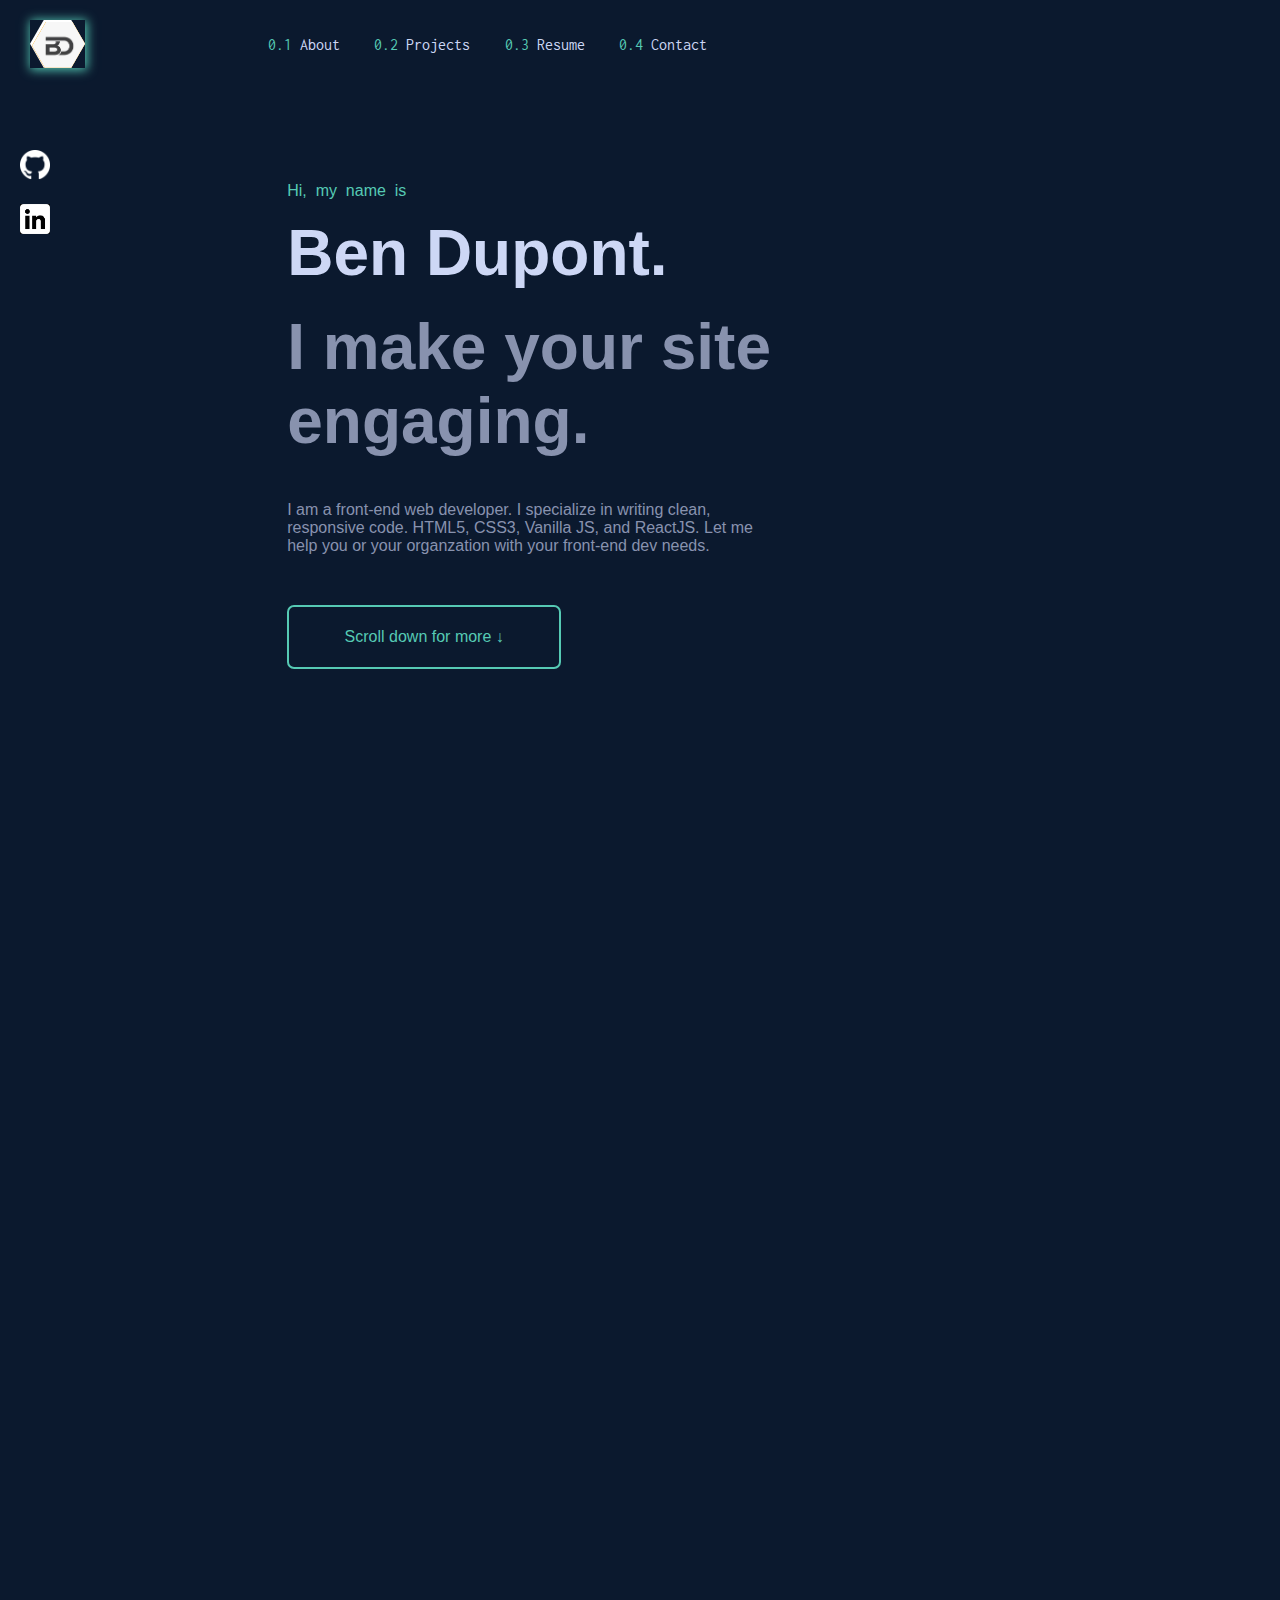
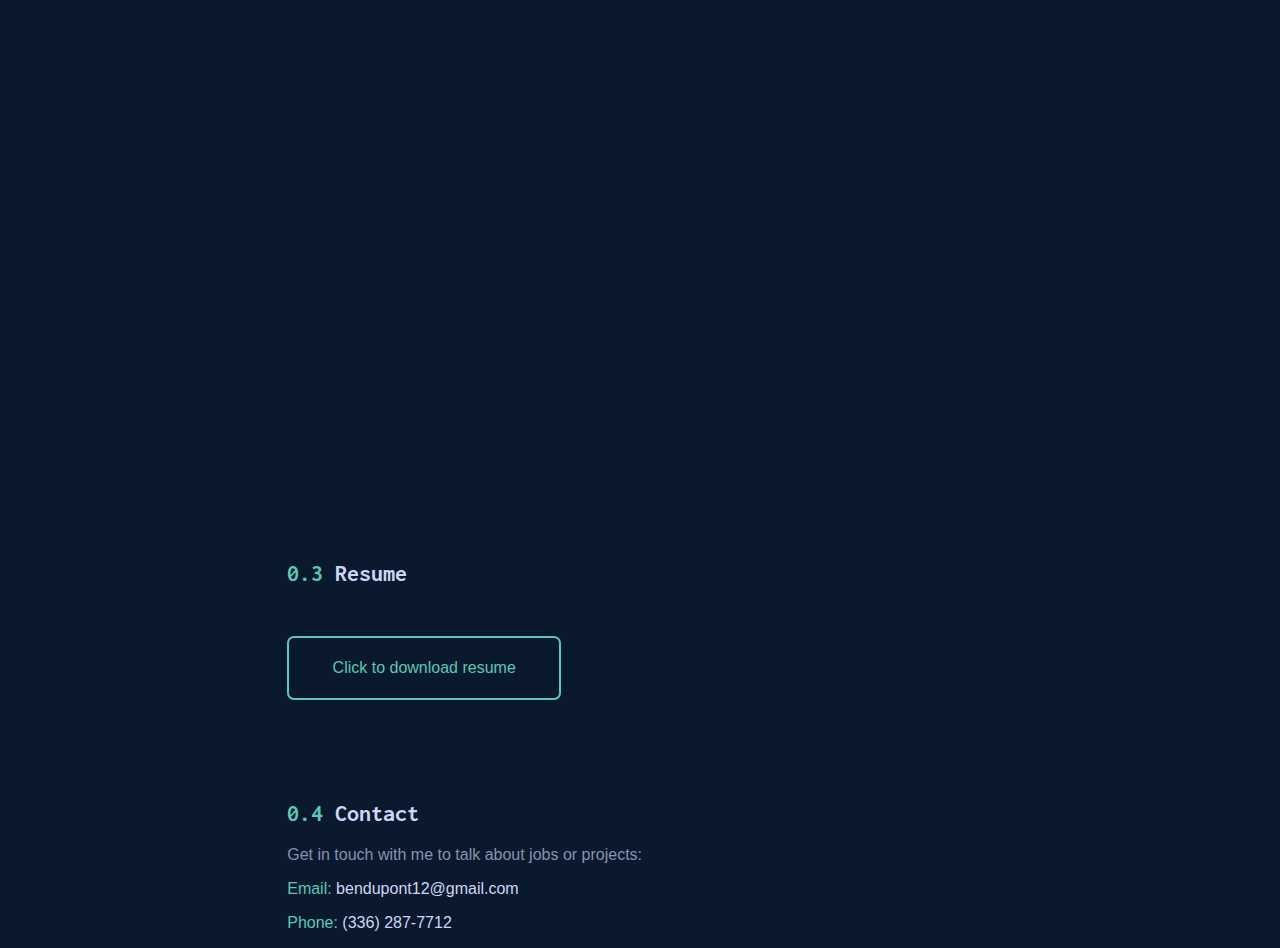
==== BenDupontPortfolio/index.html @ be66bd04 "Add files via upload" ====
<!DOCTYPE html>
<html>
<head>
    <link rel="preconnect" href="https://fonts.googleapis.com">
    <link rel="preconnect" href="https://fonts.gstatic.com" crossorigin>
    <link href="https://fonts.googleapis.com/css2?family=Inconsolata&display=swap" rel="stylesheet">    
    <link rel="stylesheet" href="style.css">
    <title>Ben Dupont</title>
    <meta name="viewport" content="width=device-width, initial-scale=1">
</head>
<body>
   <div class="mainSheet">
    <div class="top flexRow space-between">
        <div class="w20">
            <div class="shadow">
                <div class="hex">
                    <div class="hex-background">
                        <img src="images/BD.jpg">
                    </div>
                </div>
            </div>
        </div>
        <!--DESKTOP NAV-->  
        <div class="menu-nav flexRow stay w80 flex-end align-center deskShow">
            <a href="#about"><p class="mr30"><span class="green">0.1</span> <span class="grey">About</span></p></a>
            <a href="#projects"><p class="mr30"><span class="green">0.2</span> <span class="grey">Projects</span></p></a>
            <a href="#resume"><p class="mr30"><span class="green">0.3</span> <span class="grey">Resume</span></p></a>
            <a href="#contact"><p class="mr30"><span class="green">0.4</span> <span class="grey">Contact</span></p></a>
        </div>
        <!--END DESKTOP NAV-->
        <!--MOBILE NAV-->
        <div id="topNav" class="navigation mobileShow">
            <span id="closebtn" onclick="navToggle()">
                <span class="line1"></span>
                <span class="line2"></span>
                <span class="line3"></span>
            </span>
          
          <ul class="menulist">
            <li><a class="menuitems" href="#about">About</a></li>		
            <li><a class="menuitems" href="#projects">Projects</a></li>				
            <li><a class="menuitems" href="#resume">Resume</a></li>
            <li><a class="menuitems" href="#contact">Contact</a></li>
          </ul>			
        </div>
          
          <div id="main">
            </div>
        <!--END MOBILE NAV-->
    </div>
    <div class="central-container flexRow">
        <div class="w10">
            <div class="flexRow col pl10 sticky row">
                <a href="https://github.com/dupbd" target="_blank"> <img class="img-github mb20" src="images/GitHub-Mark-Light-64px.png"></a>
                <a href="https://www.linkedin.com/in/ben-dupont-675ab0119/" target="_blank"> <img class="img-github mb20" src="images/download.png"></a>
                
                
            </div>
        </div>
        <div class="flexRow w80 mt60">
            <div class="w70 auto">
                <p class="green">Hi,&nbsp;&nbsp;my&nbsp;&nbsp;name&nbsp;&nbsp;is</p>
                <h1 class="grey large mt0 mb0">Ben Dupont.</h1>
                <h1 class="darkGrey large mt20">I make your site engaging.</h1>
                <div class="mw500">
                    <p class="darkGrey">I am a front-end web developer. I specialize in writing clean, responsive code. HTML5, CSS3, Vanilla JS, and ReactJS. Let me help you or your organzation with your front-end dev needs. </p>
                </div>
                <div class="projects-button">
                    <p class="green">Scroll down for more &#8595;</p>
                </div> 
                <div id="about"></div>
                <div class="about mt150 reveal">
                    <h2 class="mr30 incon-font"><span class="green">0.1</span> <span class="grey">About</span></h2>
                    <div class="flexRow space-around">
                        <img src="images/me.png" class="img-me">
                        <p class="darkGrey mw400">Located in Asheville, NC. I currently work as a Frontend Web Designer creating materials and advertisements for Pharma companies. I work hard to ensure that we are creating engaging and good looking projects while adhering to the strict rules you have when working with pharma. Great at building quickly, cleanly, and responsively, identifying and fixing UI/UX bugs, and getting the end product shipped.</p>
                    </div>
                </div>
                <div id="projects"></div>
                <div  class="projects mt100 reveal">
                    <a id="projects"><h2 class="mr30 incon-font"><span class="green">0.2</span> <span class="grey">Things I Build</span></h2></a>
                    <p><span class="grey">These are a few examples of the types of assets I currently build. Currently I work with pharmacutical companies so there is a fine line between looking great and being compliant. I take pride in what I am able to accomplish while pushing design as far as I can go.</span></p>
                    <p class="grey mb40">All builds are 100% responsive, build out in web and email form, and all styles are my own CSS, no frameworks used.  See examples below:</p>
                    <div class="flexRow pb20 space-around">
                        <div class="w45"><img src="images/hadlimadmu.png" class="img-asset mb20"></div>
                        <div class="w45"><img src="images/arexvydwu.png" class="img-assetMOB"></div>
                    </div>
                    <div class="flexRow space-around">
                        <div class="w45"><img src="images/nex.png" class="img-asset mb20"></div>
                        <div class="w45"><img src="images/lag.png" class="img-assetMOB"></div>
                    </div>
                </div>
                <div id="resume"></div>
                <div class="resume mt100">
                    <h2 class="mr30 incon-font"><span class="green">0.3</span> <span class="grey">Resume</span></h2>
                    <div class="resume-button">
                        <a href="https://dupbd.github.io/hosting/BenDupont2023.pdf" target="_blank"> <p class="green">Click to download resume</p></a>
                    </div> 
                </div>
                <div id="contact"></div>
                <div class="contact mt100">
                    <h2 class="mr30 incon-font"><span class="green">0.4</span> <span class="grey">Contact</span></h2>
                    <p class="darkGrey">Get in touch with me to talk about jobs or projects:</p>
                    <p><span class="green">Email: </span><span class="grey">bendupont12@gmail.com</span></p>
                    <p><span class="green">Phone: </span><span class="grey">(336) 287-7712</span></p>
                </div>
            </div>
        </div>
        <div class="w10">

        </div>
    </div>

   </div>
   





<script src="script.js"></script>
</body>

</html>
---- BenDupontPortfolio/style.css ----
@import url('https://fonts.googleapis.com/css2?family=Inconsolata&display=swap');

/* CSS TABLE OF CONTENTS

1. Main Elements
2. Containers
3. Colors
4. Nav Elements
5. Typography
6. Flex Elements
7. IMAGES
8. Buttons
9. Stylistic Things
10. Utilities
    10a. widths
    10b. margins
    10c. padding
11. JS Functionality
12. Responsiveness 

*/


/* 1. Main Elements */
body {
    background: #0B192E;
    padding: 0;
    margin: 0;
}
a {
    text-decoration: none;
}

/* 2. Containers */
.mainSheet {
    padding: 0 10px 0 10px;
    font-family: sans-serif;
    margin: 0;
}
.top {
    background-color: #0B192E;
    padding: 20px;
}

/* 3. Colors */
.green {
    color: #56CAB4;
}
.grey {
    color: #CDD7F5;
}
.darkGrey {
    color: #8892AE;
}

/* 4. Nav Elements */
.menu-nav p {
    display: inline-block;  
}
  
.menu-nav p::after {
    content: '';
    width: 0px;
    height: 1px;
    display: block;
    background: #56CAB4;
    transition: 300ms;
}
  
.menu-nav p:hover::after {
    width: 100%;
}
.navigation {
    width: 100%;
    position: fixed;
    z-index: 1;
    top: 0;
    left: 0;
    background-color: #0B192E;
    box-shadow: 2px 2px 5px #56CAB4;
    -moz-box-shadow:2px 2px 5px #56CAB4;
    -webkit-box-shadow: 2px 2px 5px #56CAB4;
    overflow: hidden;
    transition: all 0.4s ease-in-out;
    padding-top: 0px;
}

.navigation a {
    text-decoration: none;
}

.navigation ul {
    margin-top:30px;
    text-align:center;
    list-style:none; 
    margin-left:auto;
    margin-right:auto;
}


.menulist {
    width:200px;
}

.line1, .line2, .line3 {
  margin-top:5px;
  background-color:#fff;
  width:25px;
  height:3px;
  display:block;
  position:relative;
  opacity:1.0;
  border-radius:15%;
  transition: all .3s;
}

.line1.active {
  transform: rotate(270deg);
  opacity:0.0;
  background-color:yellow;
  top:5px;
}

.line2.active {
  transform: rotate(45deg);
  background-color:yellow;
}

.line3.active {
  transform: rotate(-45deg);
  background-color:yellow;
  top:-7px;
}

.menuitems {
    padding-top:12px;
    padding-bottom:12px;
    text-decoration: none;
    list-style:none; 
    font-family: 'Inconsolata', monospace;
    font-weight: 300;
    font-size: 20px;
    display: inline-block;
    position:relative;	
    text-align:center;
    color: #56CAB4;
   
    transition: all .5s ease-in-out;
}

.menuitems:after {
  content:'';
  display:block;
  width: 0;
  height: 1px;
  background: #fff;
  transition: width .2s;
}

.menuitems:hover::after {
    width:100%;
}

#closebtn {
    height:25px;
    width:25px;	
    position: absolute;
    text-decoration:none;
    top: 10px;
    left: 25px;
    font-size: 36px !important;
    margin-right: 50px;
    z-index:100;
    color:#fff;
    cursor:pointer;
    transition:background-position .3s;
}

#main {	
    transition: margin-top .4s;
    text-align:center;
    margin:0;
    padding: 16px 16px 0 16px;
    font-size:30px;
}
/* 5. Typography */
.incon-font {
    font-family: 'Inconsolata', monospace;
}
.menu-nav p {
    font-family: 'Inconsolata', monospace;
}
.large {
    font-size: 4rem;
}
.about p {
    line-height: 30px;
}
.textBox {
    background-color: #12233F;
    padding: 20px;
}
/* 6. Flex Elements */
 @media only screen and (max-width: 768px) {
    
 }
.flexRow {
    display: flex; 
}
.space-between {
    justify-content: space-between;
}
.space-around {
    justify-content: space-around;
}
.flex-end {
    justify-content: flex-end;
}
.align-center {
    align-items: center;
}
.col {
    flex-direction: column;
}

/* 7. IMAGES */
.img-github {
    max-width: 30px;
}
.img-me {
    width: 100%;
    max-width: 300px;
    border-radius: 5px;
    box-shadow: 2px 2px 5px #56CAB4;
}
.img-asset {
    width: 100%;
    max-width: 400px;
    margin-right: 30px;
    
    box-shadow: 2px 2px 5px #56CAB4;
}
.img-assetMOB {
    width: 100%;
    max-width: 400px;
    margin-right: 30px;
    
    box-shadow: 2px 2px 5px #56CAB4;
}
/* 8. Buttons */
.home-button {
    color: #56CAB4;
    padding: 5px 10px;
    border: 2px solid #56CAB4;
    border-radius: 7px;
    text-align: center;
    justify-content: center;
    align-items: center;
    max-height: 20px;
}
.projects-button {
    color: #56CAB4;
    padding: 5px 10px;
    border: 2px solid #56CAB4;
    border-radius: 7px;
    text-align: center;
    justify-content: center;
    align-items: center;
    max-width: 250px;
    margin-top: 50px;
}
.home-button:hover {
    box-shadow: 1px 1px 10px 2px #56CAB4;
}
.resume-button {
    color: #56CAB4;
    padding: 5px 10px;
    border: 2px solid #56CAB4;
    border-radius: 7px;
    text-align: center;
    justify-content: center;
    align-items: center;
    max-width: 250px;
    margin-top: 50px;
}
.resume-button:hover {
    box-shadow: 1px 1px 10px 2px #56CAB4;
}
/* 9. Stylistic Things */
.sticky {
    position: sticky;
    top: 150px;
}
.sticky2 {
    position: sticky;
    top: 20px;
}
.shadow {
    box-shadow: 1px 1px 10px 1px #56CAB4;
    width: 55px;
}

.hex {
    display: block;
    margin: 0;
    position: relative;
    width: 55px;
    height: 47.63px; /* width * 0.866 */
    background: #FFFFFF;
    box-sizing: border-box;
    -webkit-clip-path: polygon(0% 50%, 25% 0%, 75% 0%, 100% 50%, 75% 100%, 25% 100%);
    -moz-clip-path: polygon(0% 50%, 25% 0%, 75% 0%, 100% 50%, 75% 100%, 25% 100%);
}
.hex-background {
    position: absolute;
    background-color: orange; /*color of the main-background*/
    top: 2px; /* equal to border thickness */
    left: 2px; /* equal to border thickness */
    width: 55px; /* container height - (border thickness * 2) */
    height: 47.63px; /* container height - (border thickness * 2) */
    -webkit-clip-path: polygon(0% 50%, 25% 0%, 75% 0%, 100% 50%, 75% 100%, 25% 100%);
    -moz-clip-path: polygon(0% 50%, 25% 0%, 75% 0%, 100% 50%, 75% 100%, 25% 100%);
}
.hex img {
    
    position: absolute;
    width: 100%; 
    height: 100%; 
    object-fit: cover;
    -webkit-clip-path: polygon(0% 50%, 25% 0%, 75% 0%, 100% 50%, 75% 100%, 25% 100%);
    -moz-clip-path: polygon(0% 50%, 25% 0%, 75% 0%, 100% 50%, 75% 100%, 25% 100%);
}

/* 10. Utilities */
/* 10a. widths */
.w10 {
    width: 10%;
}
.w20 {
    width: 20%;
}
.w30 {
    width: 30%;
}
.w40 {
    width: 40%;
}
.w45 {
    width: 45%;
}
.w50 {
    width: 50%;
}
.w60 {
    width: 60%;
}
.w70 {
    width: 70%;
}  
.w80 {
    width: 80%;
}
.w90 {
    width: 90%;
}
.w100 {
    width: 100%;
}
.mw500 {
    max-width: 500px;
}
.mw400 {
    max-width: 400px;
}

/* 10b. margins */
.auto {
    margin: auto;
}
.m0 {
    margin: 0;
}
.mr30 {
    margin-right: 30px;
}
.mt0 {
    margin-top: 0;
}
.mt20 {
    margin-top: 20px;
}
.mt60 {
    margin-top: 60px;
}
.mt100 {
    margin-top: 100px;
}
.mt150 {
    margin-top: 150px;
}
.mb0 {
    margin-bottom: 0;
}
.mb20 {
    margin-bottom: 20px;
}
.mb40 {
    margin-bottom: 40px;
}

/* 10c. padding */
.pl10 {
    padding-left: 10px;
}
.pb20 {
    padding-bottom: 20px;
}

/* JS Functionality */
.reveal{
    position: relative;
    transform: translateY(150px);
    opacity: 0;
    transition: 2s all ease;
  }
  .reveal.active{
    transform: translateY(0);
    opacity: 1;
  }
  /* Responsiveness */
  @media only screen and (max-width: 768px) {
    .flexRow {
        flex-direction: column;
        justify-content: center;
        align-items: center;
    }
    .stay {
        flex-direction: row;
    }
    .row {
        flex-direction: row;
        justify-content: center;
        align-items: center;
    }
    .row img {
        margin-right: 10px;
    }
    .main {
        margin: 0;
    }
    .w70 {
        width: 100%;
        margin: auto;
    }
    .w50 {
        width: 100%;
        margin: auto;
    }
    .w45 {
        width: 100%;
        margin: auto;
    }
    .w30 {
        width: 100%;
        margin: auto;
    }
    .img-tweetfeed {
        margin: auto;
    }
    .deskShow {
        display: none;
    }
    .mobileShow {
        display: block;
    }
    .shadow {
        margin-top: 50px;
    }
    .mt100 {
        margin-top: 30px;
    }
    .mt150 {
        margin-top: 50px;
    }
  }
 
  @media only screen and (min-width: 768px) {

    .mobileShow {
        display: none;
    }
    .deskShow {
        display: inline-block;
    }
  }
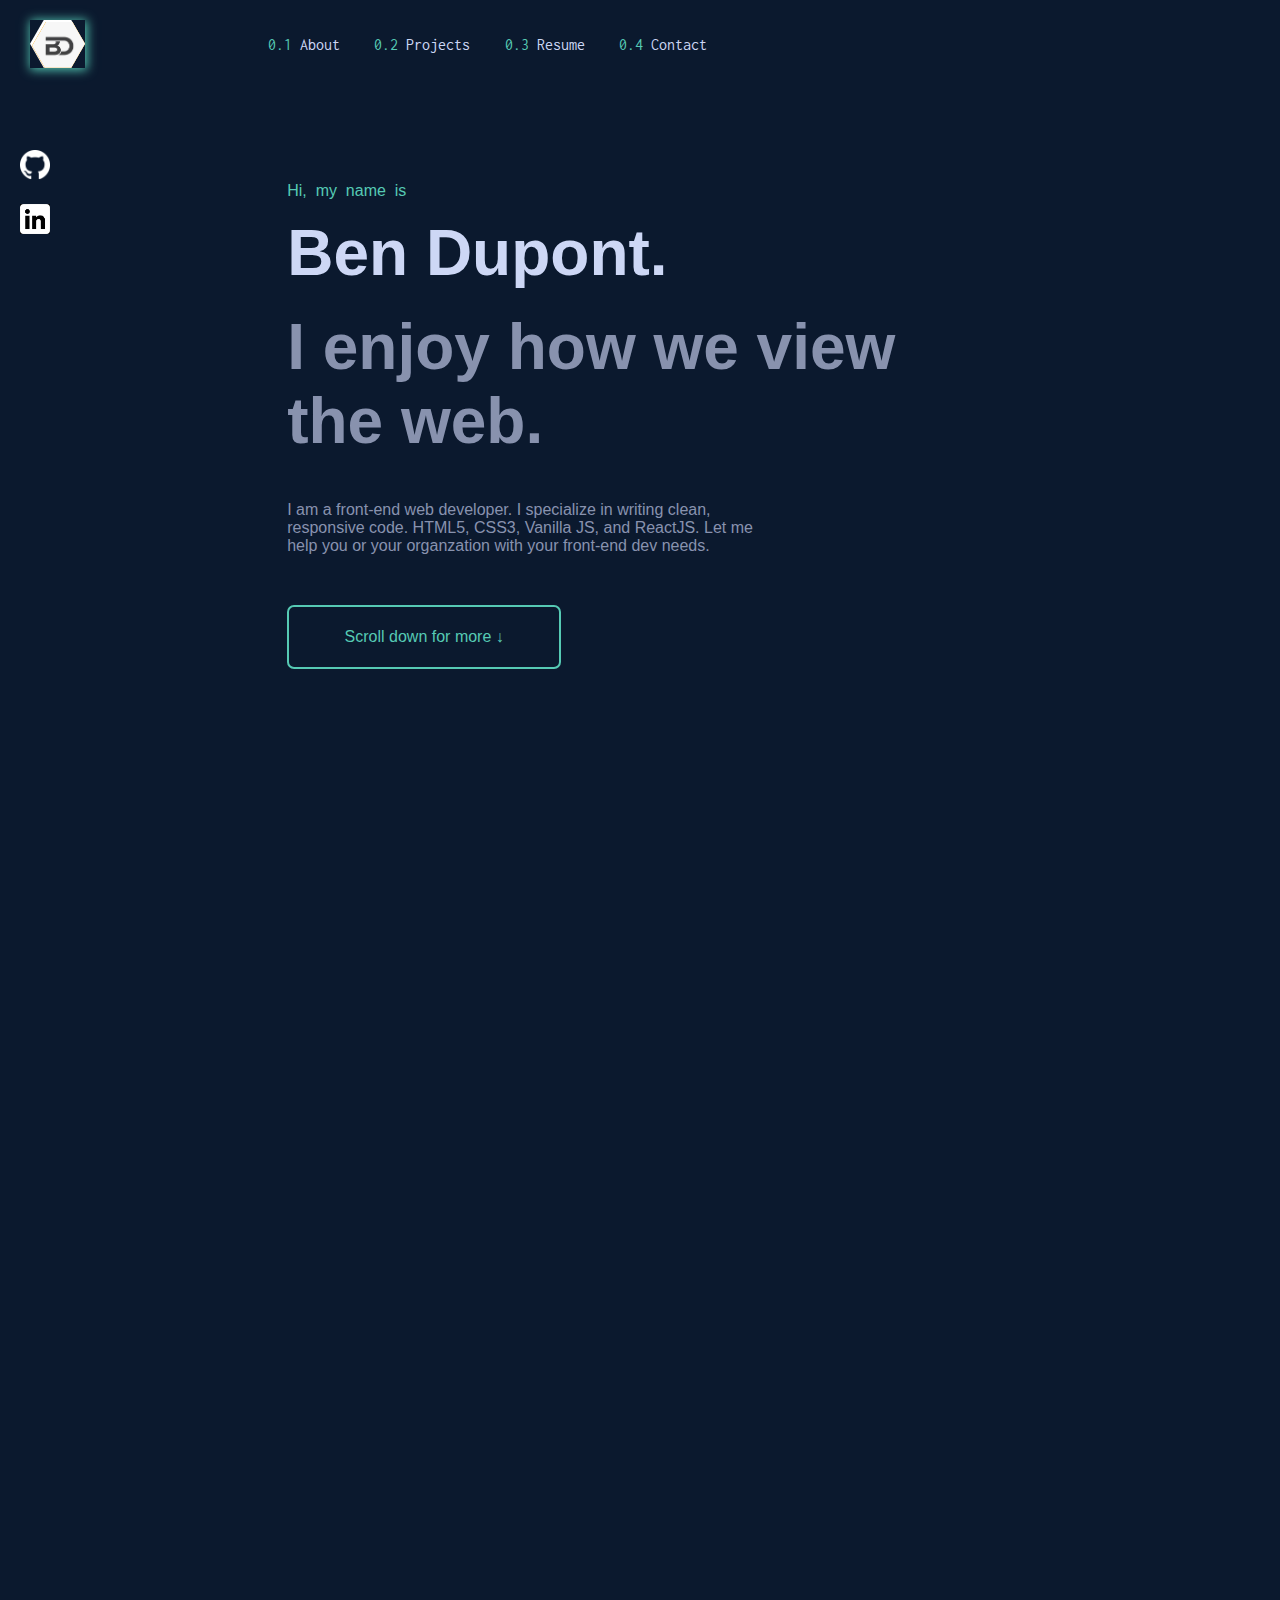
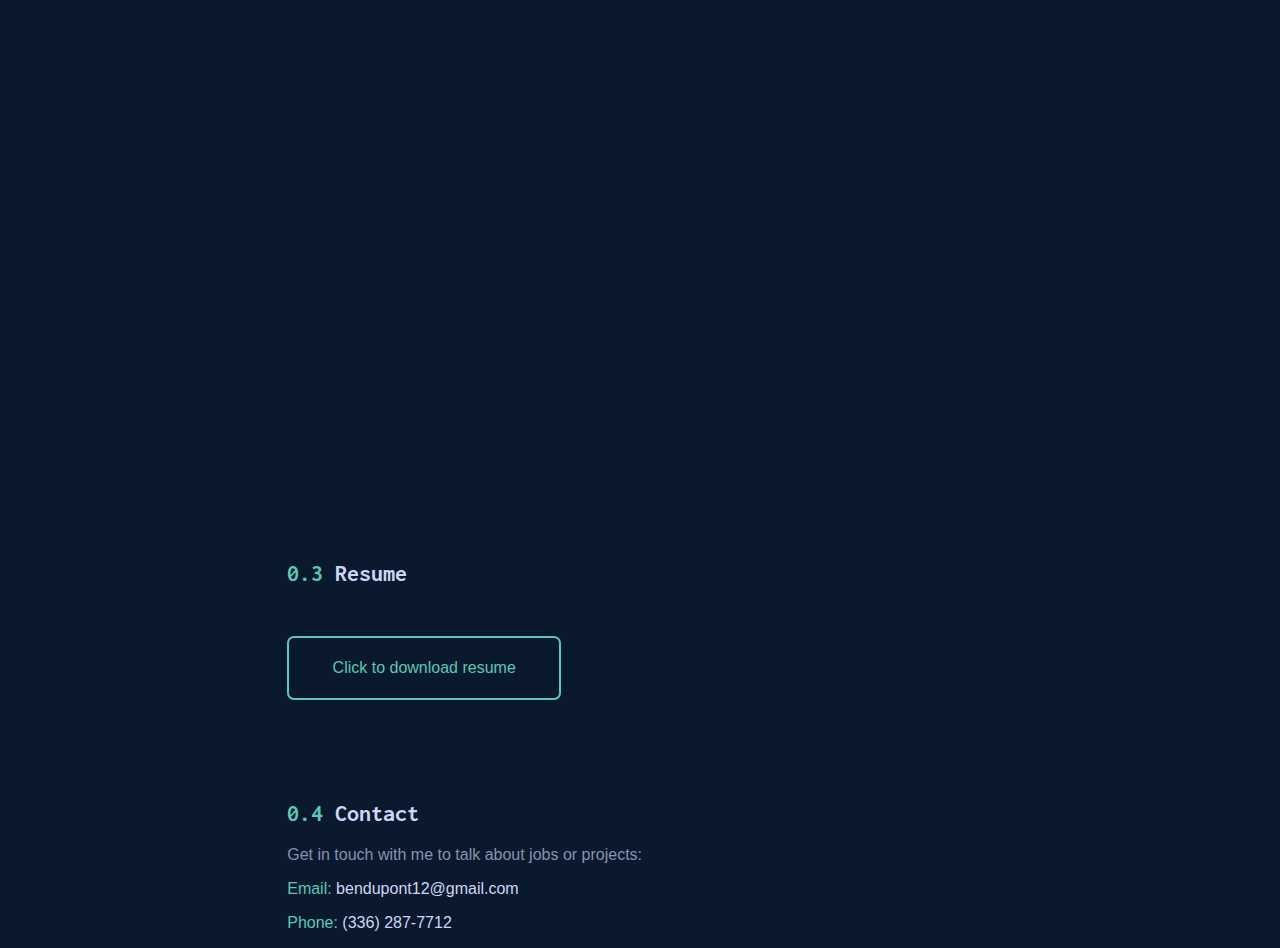
==== commit ac49e00c: "new headline" ====
--- a/BenDupontPortfolio/index.html
+++ b/BenDupontPortfolio/index.html
@@ -61,7 +61,7 @@
             <div class="w70 auto">
                 <p class="green">Hi,&nbsp;&nbsp;my&nbsp;&nbsp;name&nbsp;&nbsp;is</p>
                 <h1 class="grey large mt0 mb0">Ben Dupont.</h1>
-                <h1 class="darkGrey large mt20">I make your site engaging.</h1>
+                <h1 class="darkGrey large mt20">I enjoy how we view the web.</h1>
                 <div class="mw500">
                     <p class="darkGrey">I am a front-end web developer. I specialize in writing clean, responsive code. HTML5, CSS3, Vanilla JS, and ReactJS. Let me help you or your organzation with your front-end dev needs. </p>
                 </div>
